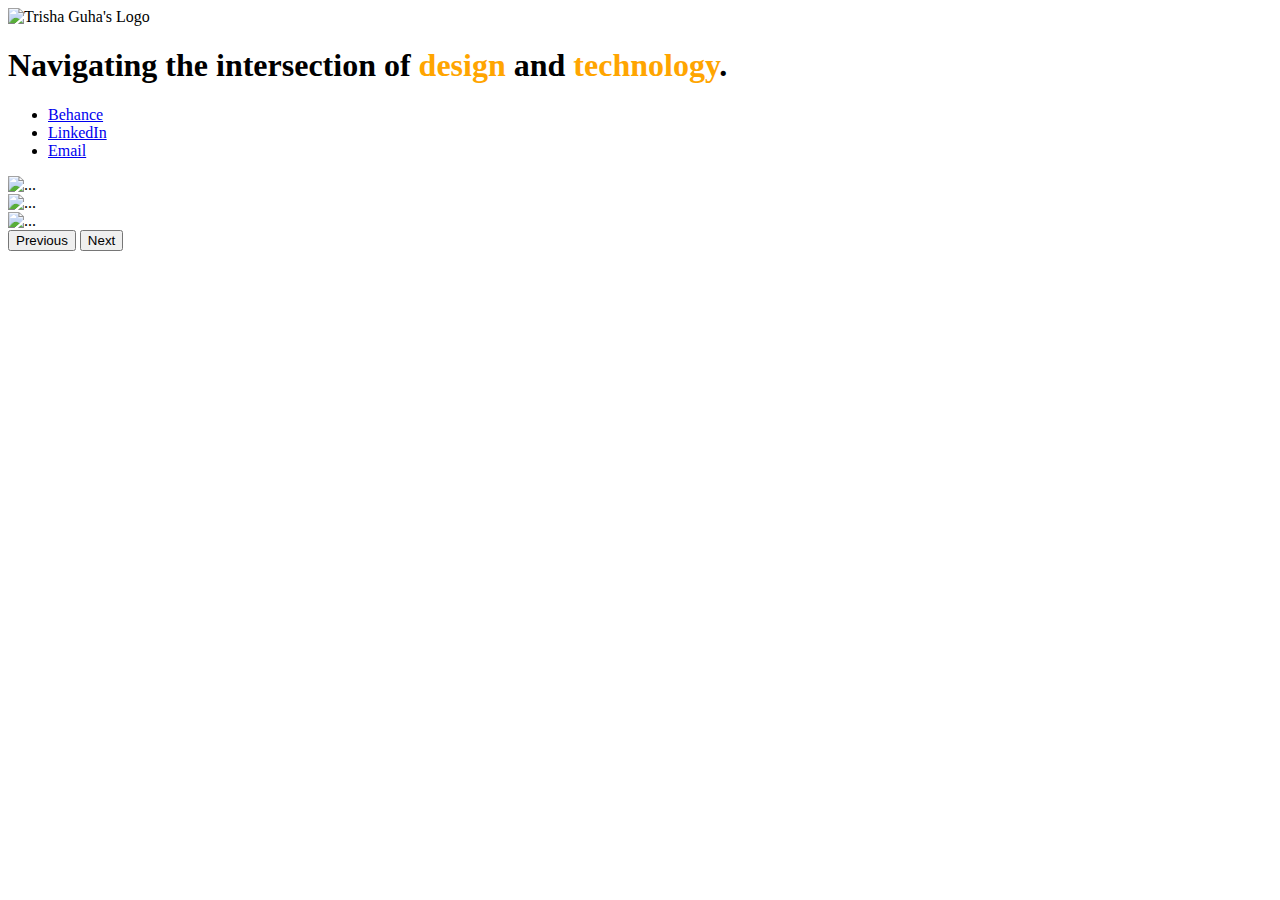
==== index.html @ c28c1cca "Create index.html" ====
<!DOCTYPE HTML>
<html>

<head> 
<meta charset=”UTF-8”>
<meta name="viewport" content="width=device-width, initial-scale=1">

<!-- THE TITLE WILL APPEAR IN THE BROWSER WINDOW OR TAB -->
<title> Trisha Guha </title>
<link href="https://cdn.jsdelivr.net/npm/bootstrap@5.0.0-beta3/dist/css/bootstrap.min.css" rel="stylesheet" integrity="sha384-eOJMYsd53ii+scO/bJGFsiCZc+5NDVN2yr8+0RDqr0Ql0h+rP48ckxlpbzKgwra6" crossorigin="anonymous">  
<link rel="stylesheet" href="styles-contact.css">

</head>

<body>
    <div class="center">
        <img id="logo" src="images/trisha_logo@2x.png" alt = "Trisha Guha's Logo" class="responsive">
        
        <h1>Navigating the intersection of <span style="color:orange;">design</span> and <span style="color:orange;">technology</span>.<br> </h1>
        <h2>   </h2>
       
        
    <nav>
        <ul>
            <li><a             href="https://www.behance.net/trishaguha1" data-item='Behance'>Behance</a></li>
             <li><a href="https://www.linkedin.com/in/trishaguha" data-item='LinkedIn'>LinkedIn</a></li>
             <li><a href="mailto:tguha@calpoly.edu" data-item='Email'>Email</a></li>
        </ul>
    </nav>
    </div><!--end of center div-->
    </body> 
    <body>
<div id="carouselExampleControls" class="carousel slide" data-bs-ride="carousel">
  <div class="carousel-inner">
    <div class="carousel-item active">
      <img src="images/astronaut.png" class="d-block w-100" alt="...">
    </div>
    <div class="carousel-item">
      <img src="images/figma.png" class="d-block w-100" alt="...">
    </div>
    <div class="carousel-item">
      <img src="images/mockup.jpg" class="d-block w-100" alt="...">
    </div>
  </div>
  <button class="carousel-control-prev" type="button" data-bs-target="#carouselExampleControls" data-bs-slide="prev">
    <span class="carousel-control-prev-icon" aria-hidden="true"></span>
    <span class="visually-hidden">Previous</span>
  </button>
  <button class="carousel-control-next" type="button" data-bs-target="#carouselExampleControls" data-bs-slide="next">
    <span class="carousel-control-next-icon" aria-hidden="true"></span>
    <span class="visually-hidden">Next</span>
  </button>
</div>

<script src="https://cdn.jsdelivr.net/npm/bootstrap@5.0.0-beta3/dist/js/bootstrap.bundle.min.js" integrity="sha384-JEW9xMcG8R+pH31jmWH6WWP0WintQrMb4s7ZOdauHnUtxwoG2vI5DkLtS3qm9Ekf" crossorigin="anonymous"></script>

    </body> 
</html>
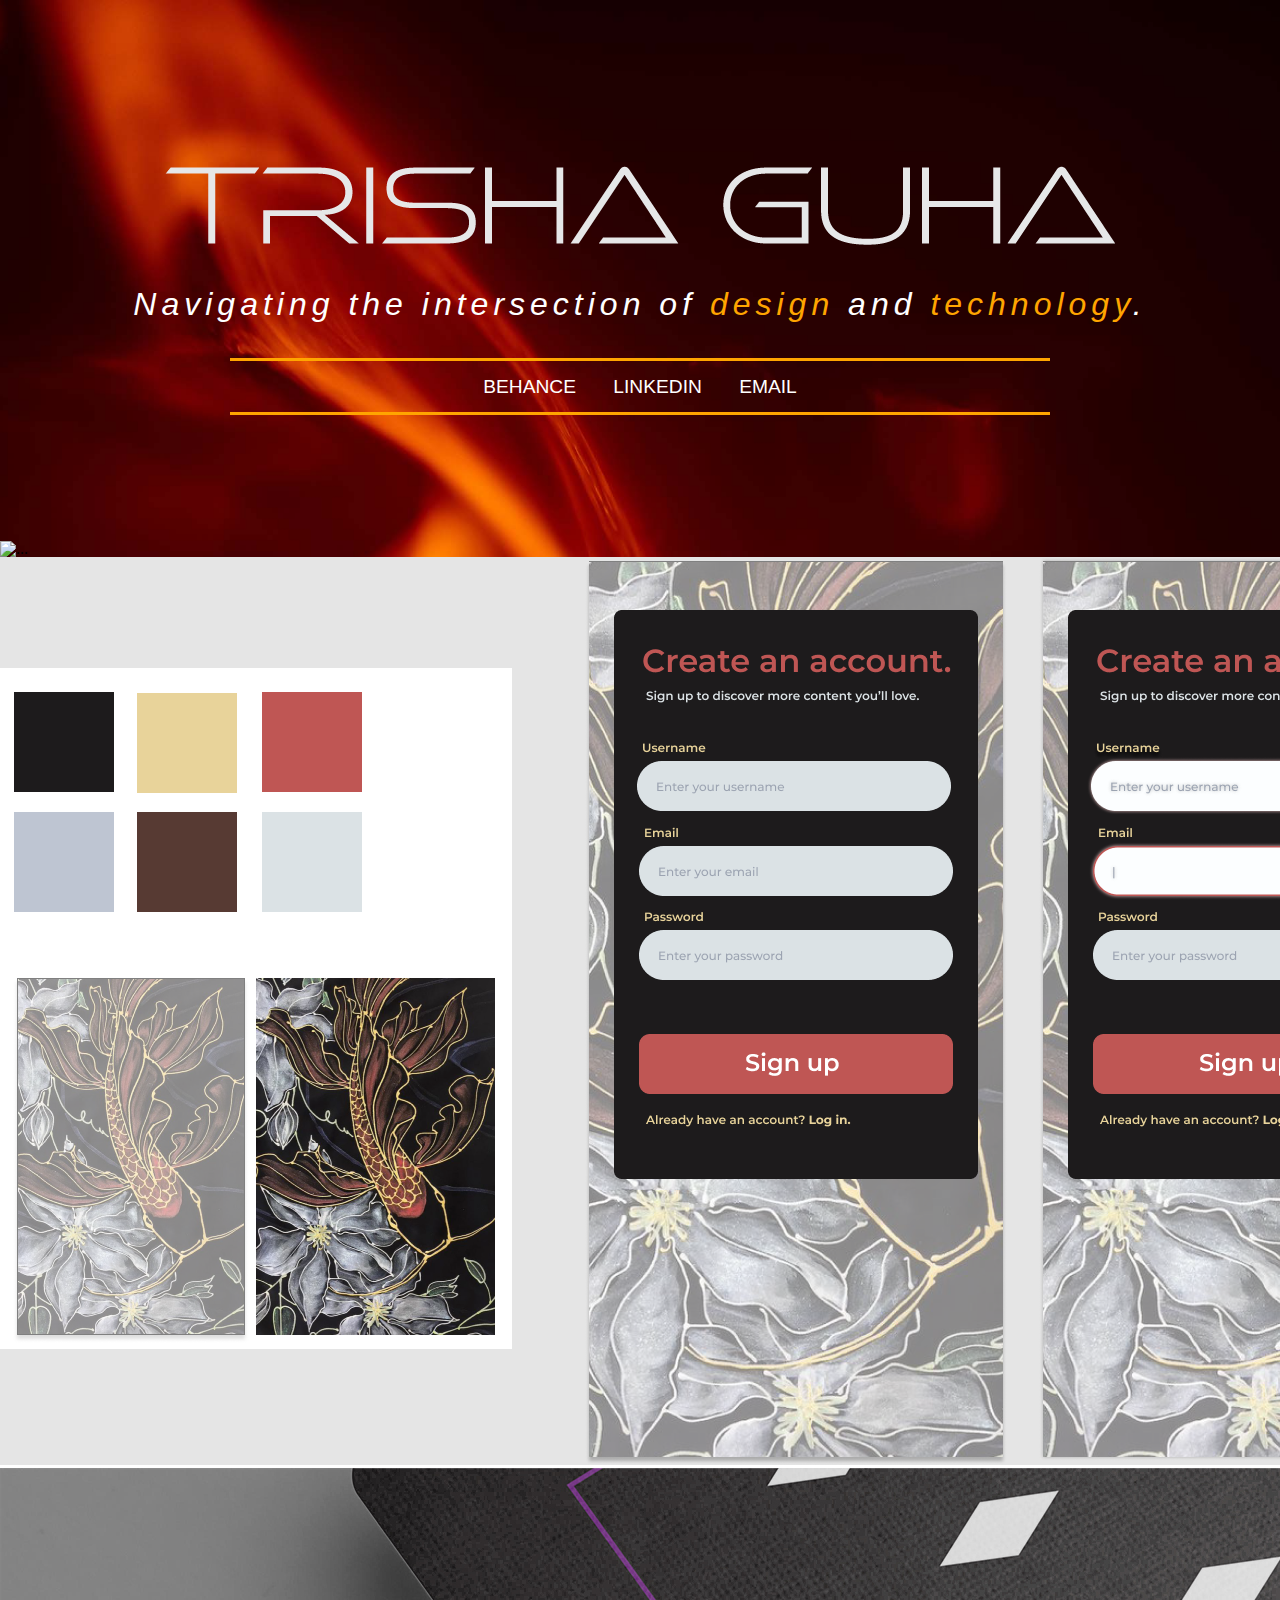
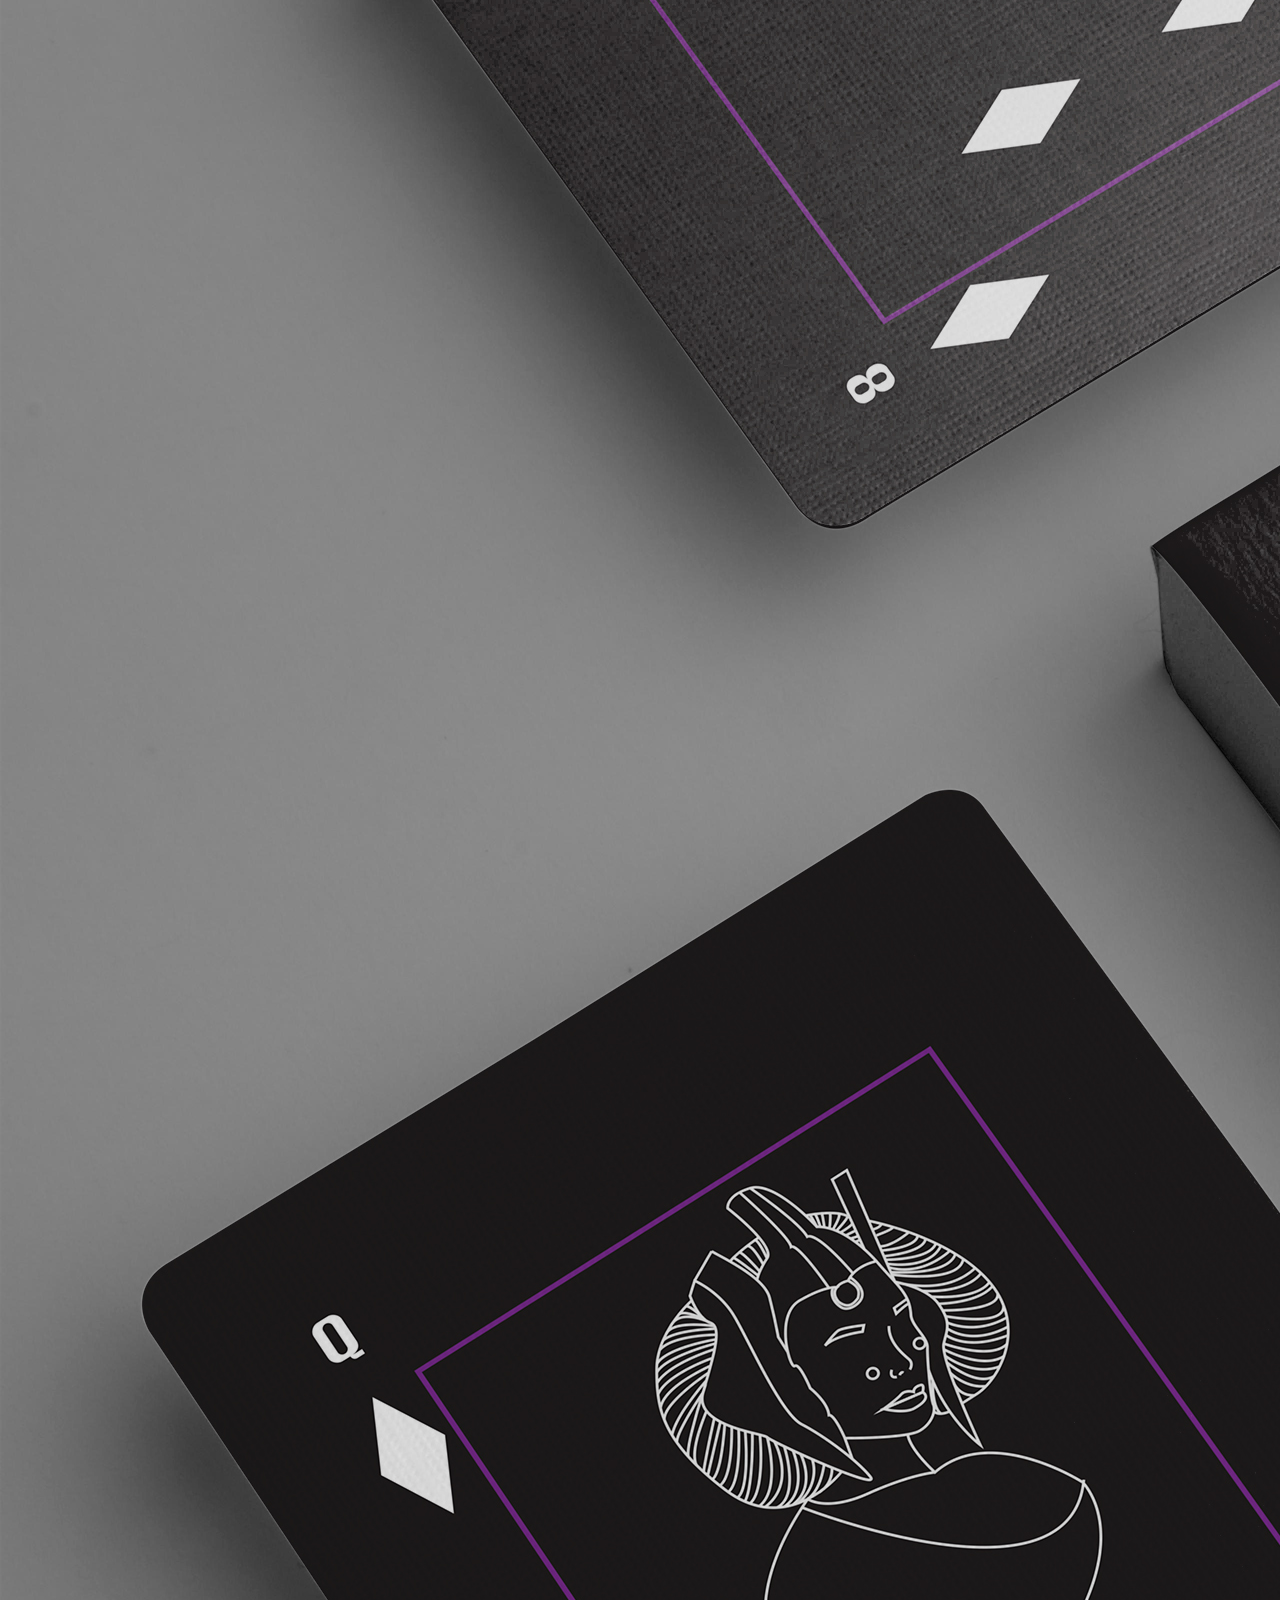
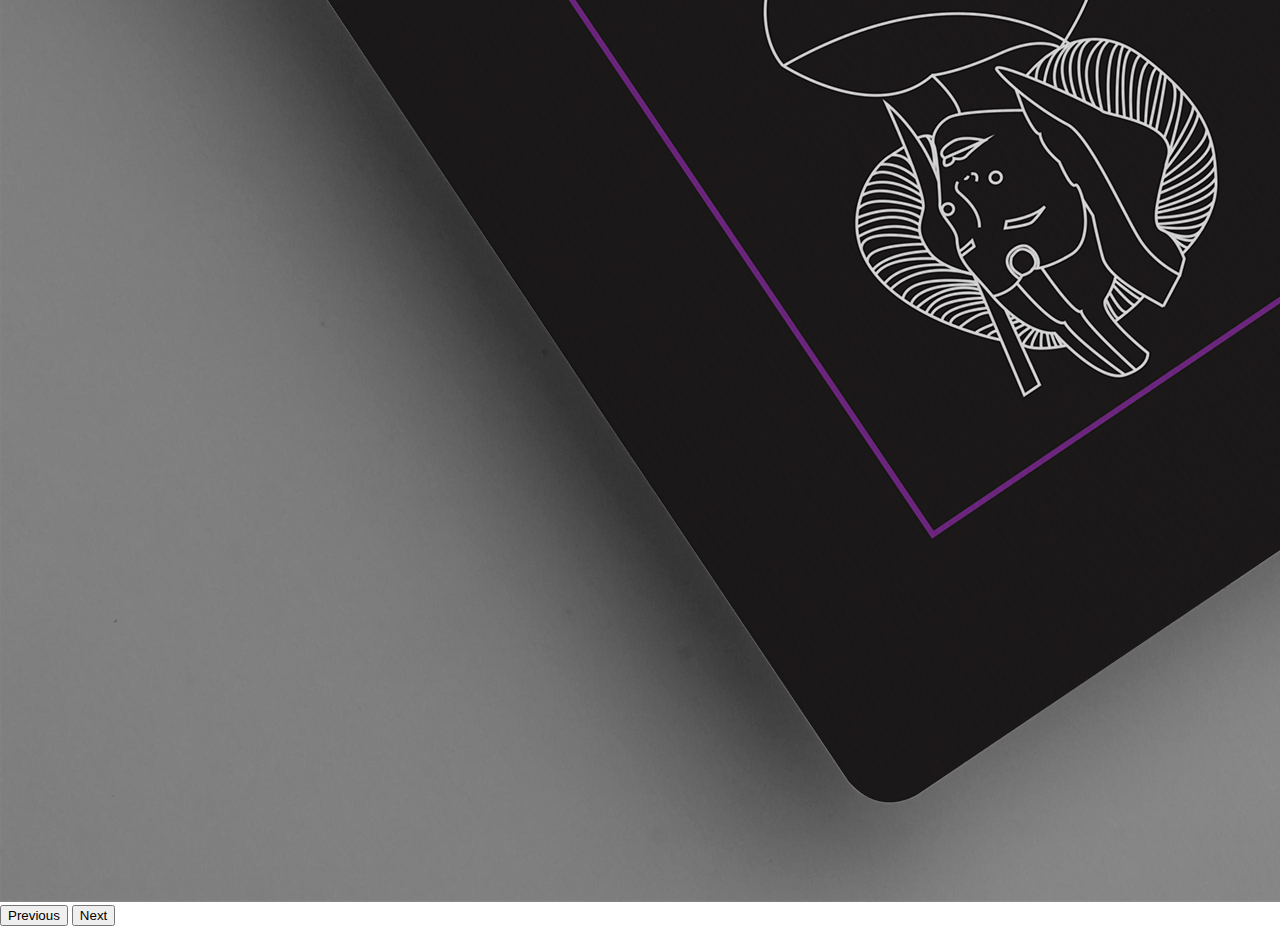
==== commit 5a9c5199: "Create index.html" ====
--- a/index.html
+++ b/index.html
@@ -9,6 +9,7 @@
 <title> Trisha Guha </title>
 <link href="https://cdn.jsdelivr.net/npm/bootstrap@5.0.0-beta3/dist/css/bootstrap.min.css" rel="stylesheet" integrity="sha384-eOJMYsd53ii+scO/bJGFsiCZc+5NDVN2yr8+0RDqr0Ql0h+rP48ckxlpbzKgwra6" crossorigin="anonymous">  
 <link rel="stylesheet" href="styles-contact.css">
+<link rel="stylesheet" href="https://use.typekit.net/hft4owy.css">
 
 </head>
 
--- a/styles-contact.css
+++ b/styles-contact.css
@@ -0,0 +1,216 @@
+/*This is my 318 CONTACT PAGE using Eric Meyer's reset at the top of my page -- your CSS starts on line 56 */
+
+
+
+ /* http://meyerweb.com/eric/tools/css/reset/ 
+    v2.0 | 20110126
+    License: none (public domain)
+ */
+
+ html, body, div, span, applet, object, iframe,
+ h1, h2, h3, h4, h5, h6, p, blockquote, pre,
+ a, abbr, acronym, address, big, cite, code,
+ del, dfn, em, img, ins, kbd, q, s, samp,
+ small, strike, strong, sub, sup, tt, var,
+ b, u, i, center,
+ dl, dt, dd, ol, ul, li,
+ fieldset, form, label, legend,
+ table, caption, tbody, tfoot, thead, tr, th, td,
+ article, aside, canvas, details, embed, 
+ figure, figcaption, footer, header, hgroup, 
+ menu, nav, output, ruby, section, summary,
+ time, mark, audio, video {
+ 	margin: 0;
+ 	padding: 0;
+ 	border: 0;
+ 	font-size: 100%;
+ 	font: inherit;
+ 	vertical-align: baseline;
+ }
+ /* HTML5 display-role reset for older browsers */
+ article, aside, details, figcaption, figure, 
+ footer, header, hgroup, menu, nav, section {
+ 	display: block;
+ }
+ body {
+ 	line-height: 1;
+ }
+ ol, ul {
+ 	list-style: none;
+ }
+ blockquote, q {
+ 	quotes: none;
+ }
+ blockquote:before, blockquote:after,
+ q:before, q:after {
+ 	content: '';
+ 	content: none;
+ }
+ table {
+ 	border-collapse: collapse;
+ 	border-spacing: 0;
+ }
+
+
+
+ /* ---------- Hello, my name is Trisha Guha and this is the beginning of my CONTACT PAGE CSS for 201 Digital Publishing Systems March 2022 ------------ */
+
+ html, body {
+   height: 100%;
+   width: 100%;
+   padding: 0;
+   margin: 0;
+   background: url(images/orange_bg.jpg) 
+     center center fixed no-repeat;
+     background-size: cover;
+
+
+ }
+
+ .center {
+     width: 80%; /*added this to make div responsive*/
+ 	padding: 2%;
+     margin: 100px auto;
+ 	text-align: center;
+ }
+
+
+ #logo {
+     margin-bottom: 40px;
+     margin-top: 40px;
+ 	text-align: center;
+
+ }
+
+ h1 {
+ 	font-family: utile-display, sans-serif;
+     font-weight: 200;
+     font-style: italic;
+ 	font-size: 2em;
+     margin: 0px auto 10px auto;
+     color: #fff;
+     letter-spacing: 5px;
+
+     /*incorporating fade in and out*/
+     animation: fadeIn ease 5s;
+     -webkit-animation: fadeIn ease 5s;
+     -mox-animation: fadeIn ease 5s;
+     -o-animation: fadeIn ease 5s;
+     -ms-animation: fadeIn ease 5s;
+ }
+ @keyframes fadeIn {
+     0% {
+         opacity:0;
+     }
+     100% {
+         opacity:1;
+     }
+ }
+ @-moz-keyframes fadeIn {
+     0% {
+         opacity:0;
+     }
+     100% {
+         opacity:1;
+     }
+ }
+ @-webkit-keyframes fadeIn {
+     0% {
+         opacity:0;
+     }
+     100% {
+         opacity:1;
+     }
+ }
+ @-o-keyframes fadeIn {
+     0% {
+         opacity:0;
+     }
+     100% {
+         opacity:1;
+     }
+ }
+ @-ms-keyframes fadeIn {
+     0% {
+         opacity:0;
+     }
+     100% {
+         opacity:1;
+     }
+ }
+
+
+ h2 {
+     font-family: utile-display, sans-serif;
+     font-weight: 200;
+     font-style: normal;
+ 	font-size: 1.5em;
+     line-height: 1.4;
+     color: #fff;
+     padding: 0px 0px;
+     margin: 0px auto 25px auto;
+ }
+
+ p {
+     font-family: utile-display, serif;
+     font-weight: 400;
+     font-style: italic;
+ 	font-size: 1.2em;
+     line-height: 1.6;
+     color: #fff;
+ }
+ nav {
+     font-family: utile-display, sans-serif;
+     font-weight: 200;
+     font-style: normal;
+     font-size: 1.2em;
+     width: 80%;
+     margin: 0 auto;
+     border: solid orange;
+     border-width: 3px 0;
+     text-align: bottom;
+     margin-top: 2em;
+ }
+
+ nav li {
+     display:inline-flex;
+ }
+
+ nav a {
+     display:inline-flex;
+     padding: 16px;
+ }
+
+ a {
+     color:white;
+     text-decoration: none;
+     font-weight: 400;
+     transition: all 0.5s ease-in-out;
+     position: relative;
+     text-transform: uppercase;
+
+     &:: before {
+         content: attr(data-item);
+         transition: 0.5s;
+         color: orange;
+         position: absolute;
+         top: 0;
+         bottom: 0;
+         left: 0;
+         right: 0;
+         width: 0;
+         overflow: hidden;
+     }
+
+     &: hover {
+         &:: before {
+             width: 100%
+                 transition: all 0.5 ease-in-out;
+         }
+     }
+ } 
+
+ a:hover {
+     color:black;
+     background:white;
+ }
